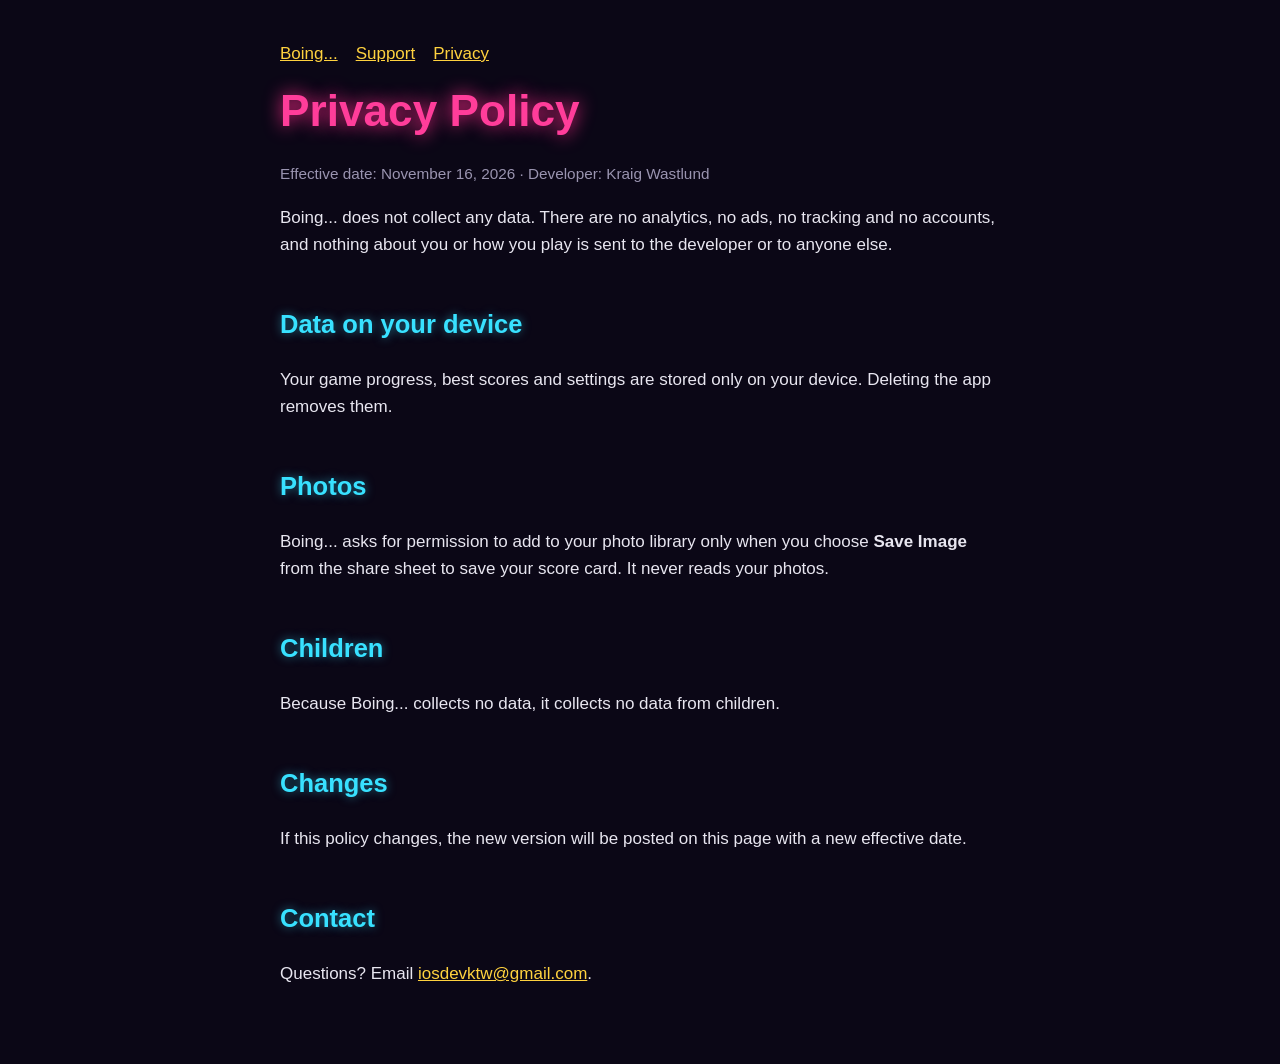
==== privacy.html @ f29716d4 "Boing support and privacy pages" ====
<!doctype html><html lang="en"><head><meta charset="utf-8"><meta name="viewport" content="width=device-width,initial-scale=1"><title>Boing... | Privacy Policy</title><link rel="stylesheet" href="style.css"></head><body><main><nav><a href="index.html">Boing...</a><a href="support.html">Support</a><a href="privacy.html">Privacy</a></nav>
<h1>Privacy Policy</h1>
<p class="muted">Effective date: November 16, 2026 &middot; Developer: Kraig Wastlund</p>
<p>Boing... does not collect any data. There are no analytics, no ads, no tracking and no accounts, and nothing about you or how you play is sent to the developer or to anyone else.</p>
<h2>Data on your device</h2>
<p>Your game progress, best scores and settings are stored only on your device. Deleting the app removes them.</p>
<h2>Photos</h2>
<p>Boing... asks for permission to add to your photo library only when you choose <b>Save Image</b> from the share sheet to save your score card. It never reads your photos.</p>
<h2>Children</h2>
<p>Because Boing... collects no data, it collects no data from children.</p>
<h2>Changes</h2>
<p>If this policy changes, the new version will be posted on this page with a new effective date.</p>
<h2>Contact</h2>
<p>Questions? Email <a href="mailto:iosdevktw@gmail.com">iosdevktw@gmail.com</a>.</p>
</main></body></html>
---- style.css ----
body{margin:0;background:#0b0716;color:#e8e6f0;font:17px/1.6 -apple-system,BlinkMacSystemFont,"Segoe UI",Roboto,sans-serif}
main{max-width:720px;margin:0 auto;padding:40px 22px 60px}
h1{font-size:2.6em;margin:.2em 0;color:#ff3d9a;text-shadow:0 0 18px #ff2a8a}
h2{color:#38e1ff;text-shadow:0 0 10px rgba(56,225,255,.5);margin-top:1.8em}
a{color:#ffd23f}nav a{margin-right:18px}.muted{color:#9a94b0;font-size:.9em}
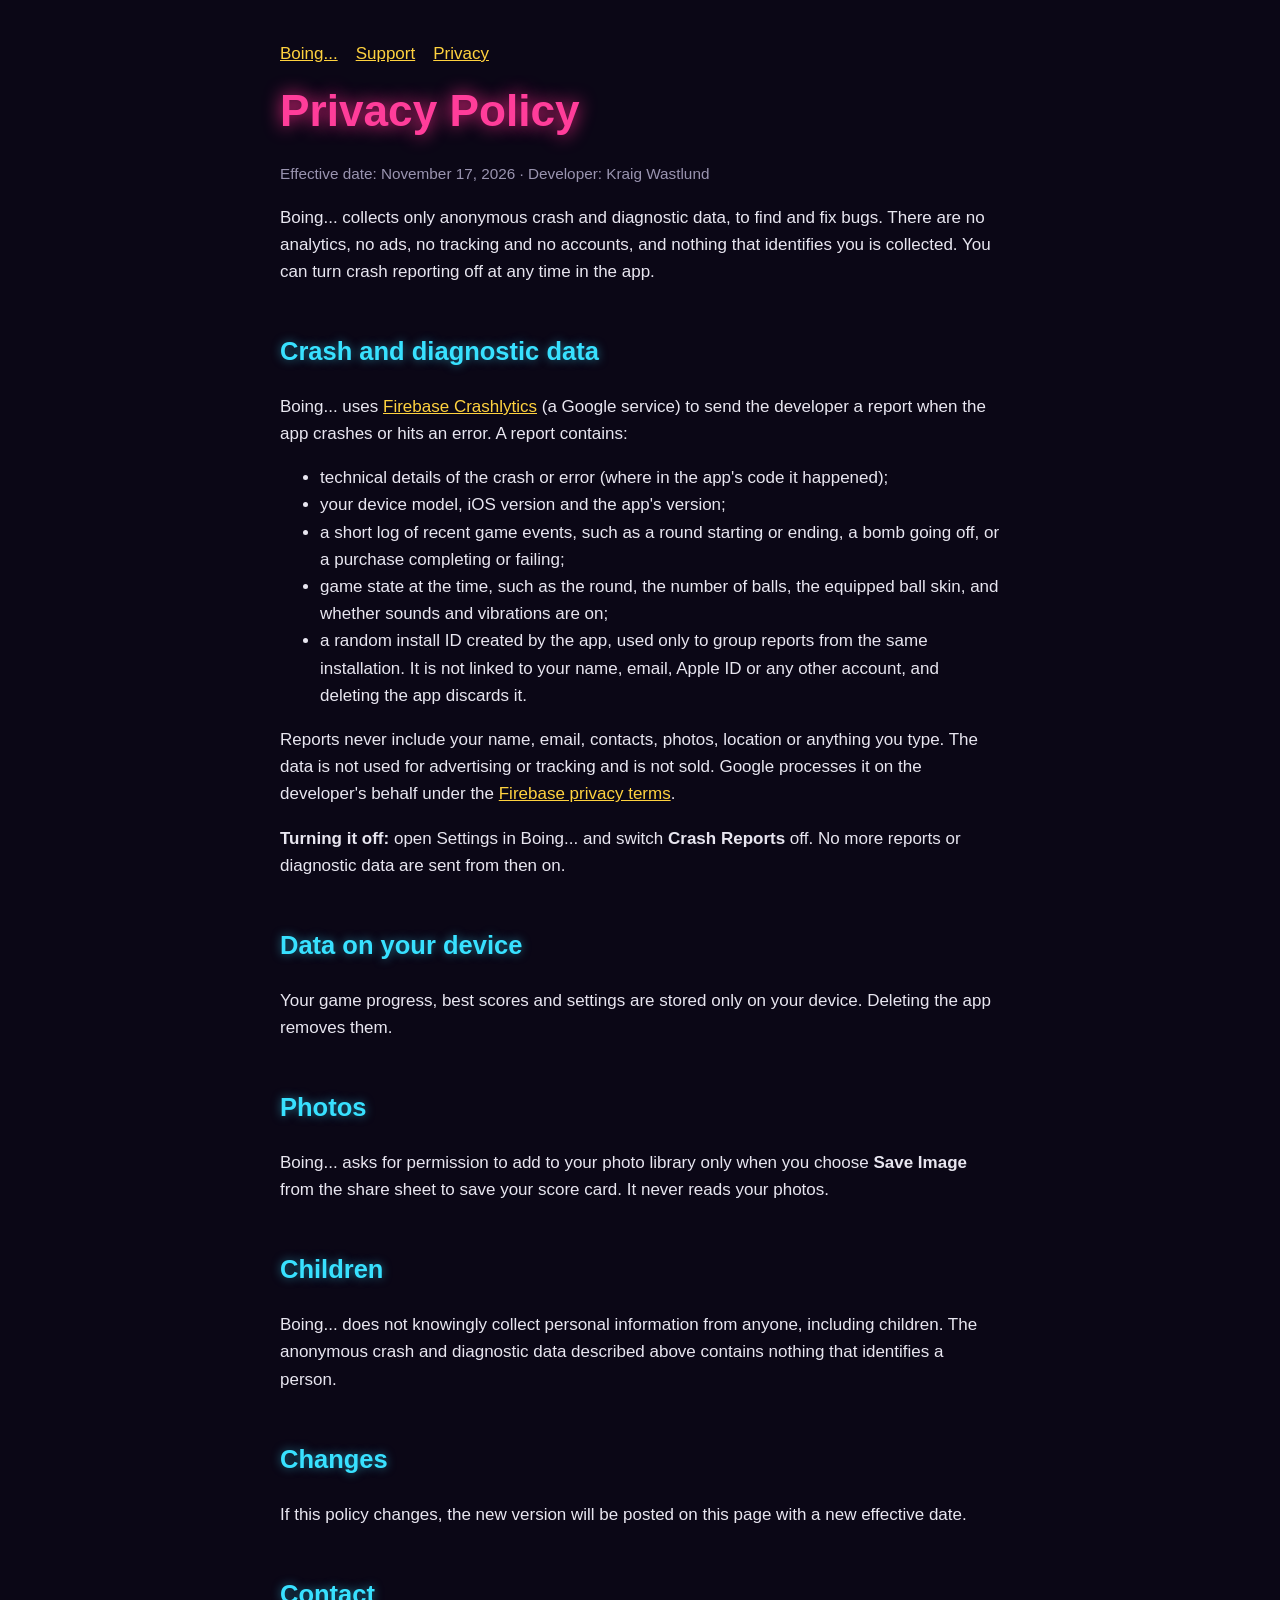
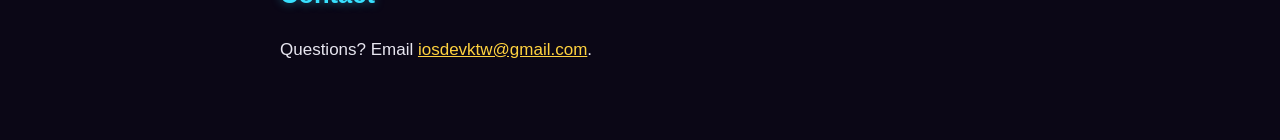
==== commit fdd1a1e9: "Privacy: anonymous crash and diagnostic data via Firebase Crashlytics, with the in-app opt-out (boin" ====
--- a/privacy.html
+++ b/privacy.html
@@ -1,13 +1,24 @@
 <!doctype html><html lang="en"><head><meta charset="utf-8"><meta name="viewport" content="width=device-width,initial-scale=1"><title>Boing... | Privacy Policy</title><link rel="stylesheet" href="style.css"></head><body><main><nav><a href="index.html">Boing...</a><a href="support.html">Support</a><a href="privacy.html">Privacy</a></nav>
 <h1>Privacy Policy</h1>
-<p class="muted">Effective date: November 16, 2026 &middot; Developer: Kraig Wastlund</p>
-<p>Boing... does not collect any data. There are no analytics, no ads, no tracking and no accounts, and nothing about you or how you play is sent to the developer or to anyone else.</p>
+<p class="muted">Effective date: November 17, 2026 &middot; Developer: Kraig Wastlund</p>
+<p>Boing... collects only anonymous crash and diagnostic data, to find and fix bugs. There are no analytics, no ads, no tracking and no accounts, and nothing that identifies you is collected. You can turn crash reporting off at any time in the app.</p>
+<h2>Crash and diagnostic data</h2>
+<p>Boing... uses <a href="https://firebase.google.com/products/crashlytics">Firebase Crashlytics</a> (a Google service) to send the developer a report when the app crashes or hits an error. A report contains:</p>
+<ul>
+<li>technical details of the crash or error (where in the app's code it happened);</li>
+<li>your device model, iOS version and the app's version;</li>
+<li>a short log of recent game events, such as a round starting or ending, a bomb going off, or a purchase completing or failing;</li>
+<li>game state at the time, such as the round, the number of balls, the equipped ball skin, and whether sounds and vibrations are on;</li>
+<li>a random install ID created by the app, used only to group reports from the same installation. It is not linked to your name, email, Apple ID or any other account, and deleting the app discards it.</li>
+</ul>
+<p>Reports never include your name, email, contacts, photos, location or anything you type. The data is not used for advertising or tracking and is not sold. Google processes it on the developer's behalf under the <a href="https://firebase.google.com/support/privacy">Firebase privacy terms</a>.</p>
+<p><b>Turning it off:</b> open Settings in Boing... and switch <b>Crash Reports</b> off. No more reports or diagnostic data are sent from then on.</p>
 <h2>Data on your device</h2>
 <p>Your game progress, best scores and settings are stored only on your device. Deleting the app removes them.</p>
 <h2>Photos</h2>
 <p>Boing... asks for permission to add to your photo library only when you choose <b>Save Image</b> from the share sheet to save your score card. It never reads your photos.</p>
 <h2>Children</h2>
-<p>Because Boing... collects no data, it collects no data from children.</p>
+<p>Boing... does not knowingly collect personal information from anyone, including children. The anonymous crash and diagnostic data described above contains nothing that identifies a person.</p>
 <h2>Changes</h2>
 <p>If this policy changes, the new version will be posted on this page with a new effective date.</p>
 <h2>Contact</h2>
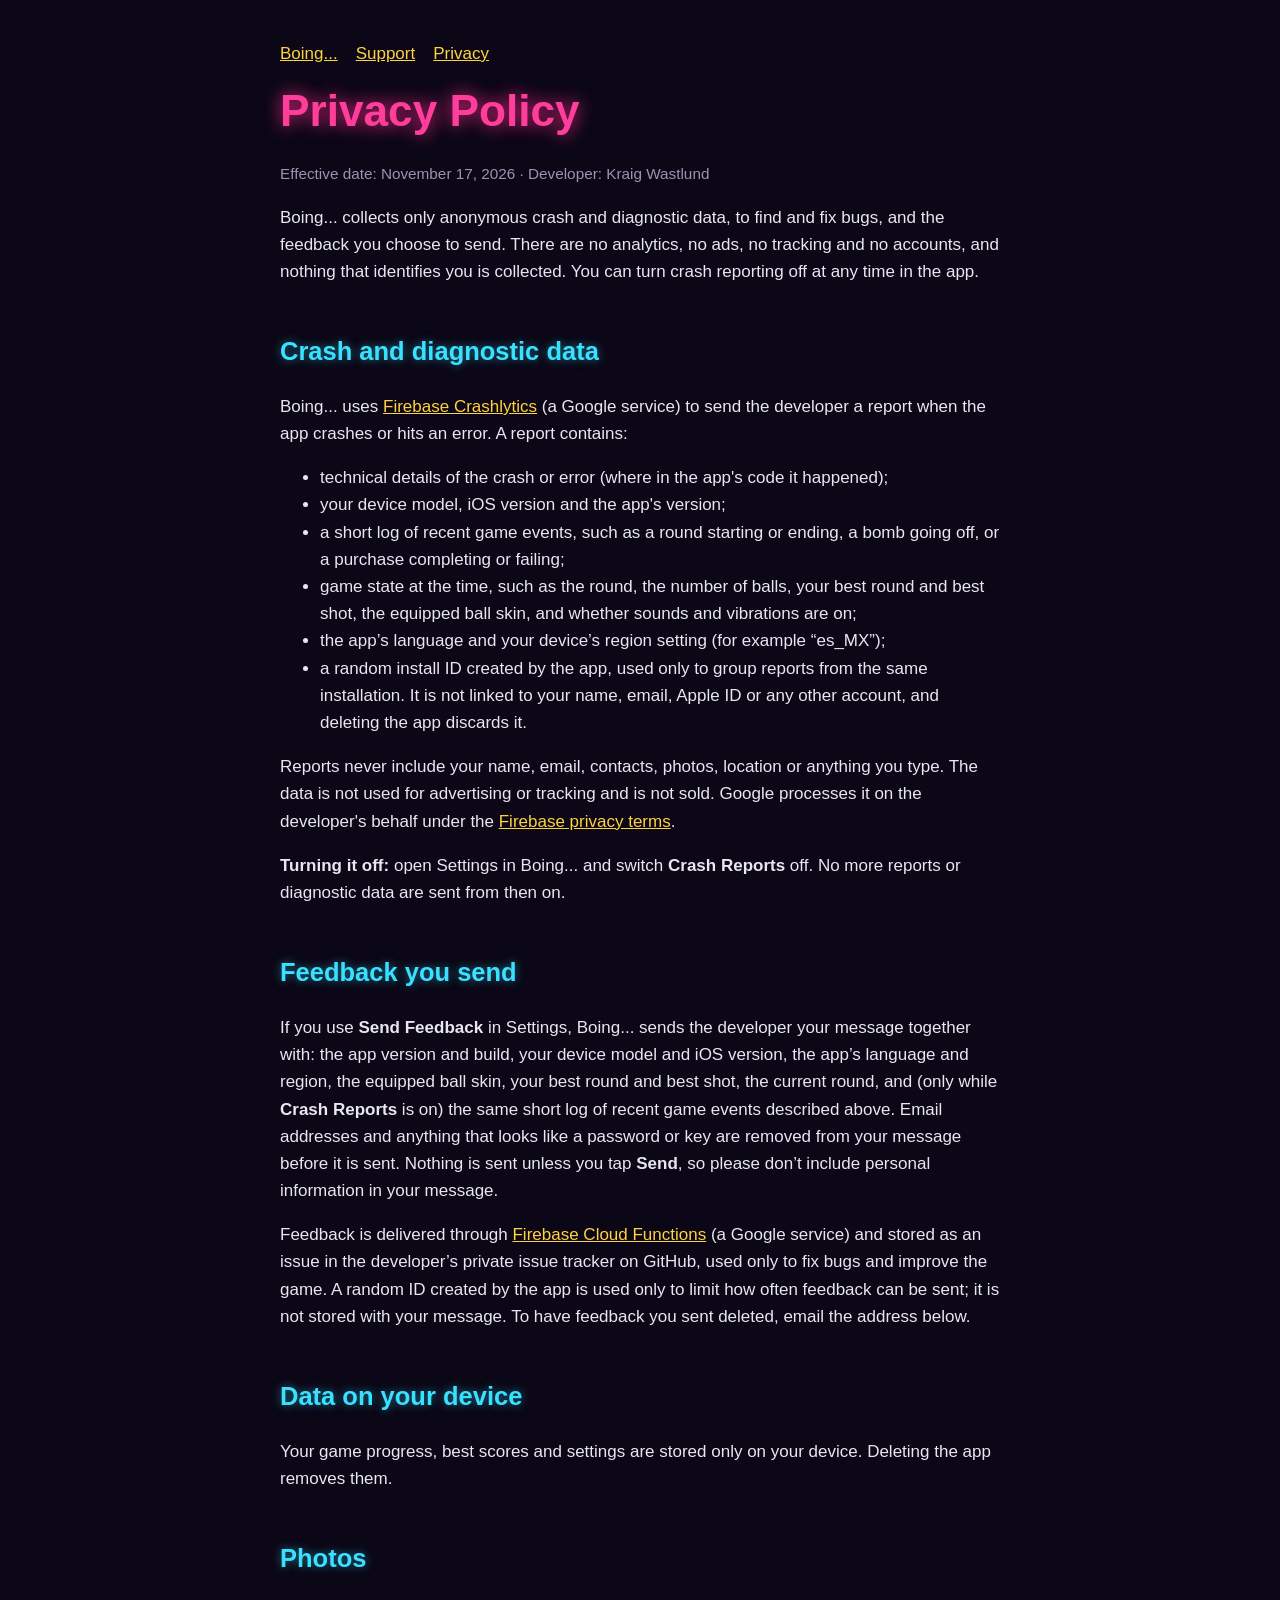
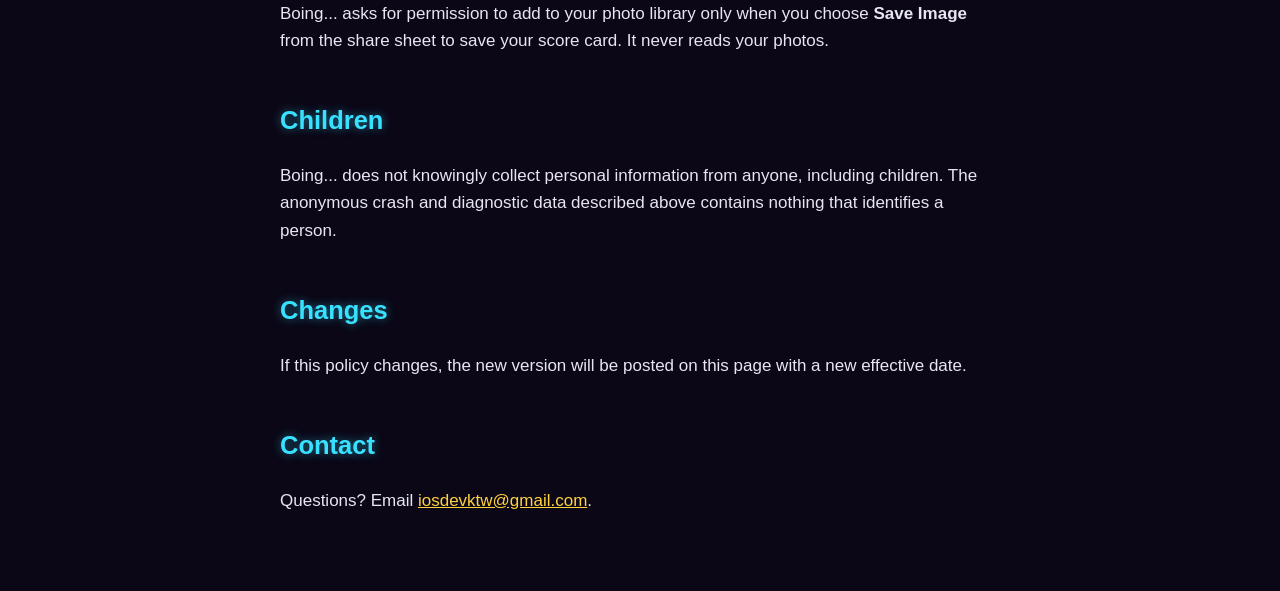
==== commit a0c0134c: "Privacy: Send Feedback (message + app/device/game context via Firebase Cloud Functions to a private " ====
--- a/privacy.html
+++ b/privacy.html
@@ -1,18 +1,22 @@
 <!doctype html><html lang="en"><head><meta charset="utf-8"><meta name="viewport" content="width=device-width,initial-scale=1"><title>Boing... | Privacy Policy</title><link rel="stylesheet" href="style.css"></head><body><main><nav><a href="index.html">Boing...</a><a href="support.html">Support</a><a href="privacy.html">Privacy</a></nav>
 <h1>Privacy Policy</h1>
 <p class="muted">Effective date: November 17, 2026 &middot; Developer: Kraig Wastlund</p>
-<p>Boing... collects only anonymous crash and diagnostic data, to find and fix bugs. There are no analytics, no ads, no tracking and no accounts, and nothing that identifies you is collected. You can turn crash reporting off at any time in the app.</p>
+<p>Boing... collects only anonymous crash and diagnostic data, to find and fix bugs, and the feedback you choose to send. There are no analytics, no ads, no tracking and no accounts, and nothing that identifies you is collected. You can turn crash reporting off at any time in the app.</p>
 <h2>Crash and diagnostic data</h2>
 <p>Boing... uses <a href="https://firebase.google.com/products/crashlytics">Firebase Crashlytics</a> (a Google service) to send the developer a report when the app crashes or hits an error. A report contains:</p>
 <ul>
 <li>technical details of the crash or error (where in the app's code it happened);</li>
 <li>your device model, iOS version and the app's version;</li>
 <li>a short log of recent game events, such as a round starting or ending, a bomb going off, or a purchase completing or failing;</li>
-<li>game state at the time, such as the round, the number of balls, the equipped ball skin, and whether sounds and vibrations are on;</li>
+<li>game state at the time, such as the round, the number of balls, your best round and best shot, the equipped ball skin, and whether sounds and vibrations are on;</li>
+<li>the app&rsquo;s language and your device&rsquo;s region setting (for example &ldquo;es_MX&rdquo;);</li>
 <li>a random install ID created by the app, used only to group reports from the same installation. It is not linked to your name, email, Apple ID or any other account, and deleting the app discards it.</li>
 </ul>
 <p>Reports never include your name, email, contacts, photos, location or anything you type. The data is not used for advertising or tracking and is not sold. Google processes it on the developer's behalf under the <a href="https://firebase.google.com/support/privacy">Firebase privacy terms</a>.</p>
 <p><b>Turning it off:</b> open Settings in Boing... and switch <b>Crash Reports</b> off. No more reports or diagnostic data are sent from then on.</p>
+<h2>Feedback you send</h2>
+<p>If you use <b>Send Feedback</b> in Settings, Boing... sends the developer your message together with: the app version and build, your device model and iOS version, the app&rsquo;s language and region, the equipped ball skin, your best round and best shot, the current round, and (only while <b>Crash Reports</b> is on) the same short log of recent game events described above. Email addresses and anything that looks like a password or key are removed from your message before it is sent. Nothing is sent unless you tap <b>Send</b>, so please don&rsquo;t include personal information in your message.</p>
+<p>Feedback is delivered through <a href="https://firebase.google.com/products/functions">Firebase Cloud Functions</a> (a Google service) and stored as an issue in the developer&rsquo;s private issue tracker on GitHub, used only to fix bugs and improve the game. A random ID created by the app is used only to limit how often feedback can be sent; it is not stored with your message. To have feedback you sent deleted, email the address below.</p>
 <h2>Data on your device</h2>
 <p>Your game progress, best scores and settings are stored only on your device. Deleting the app removes them.</p>
 <h2>Photos</h2>
